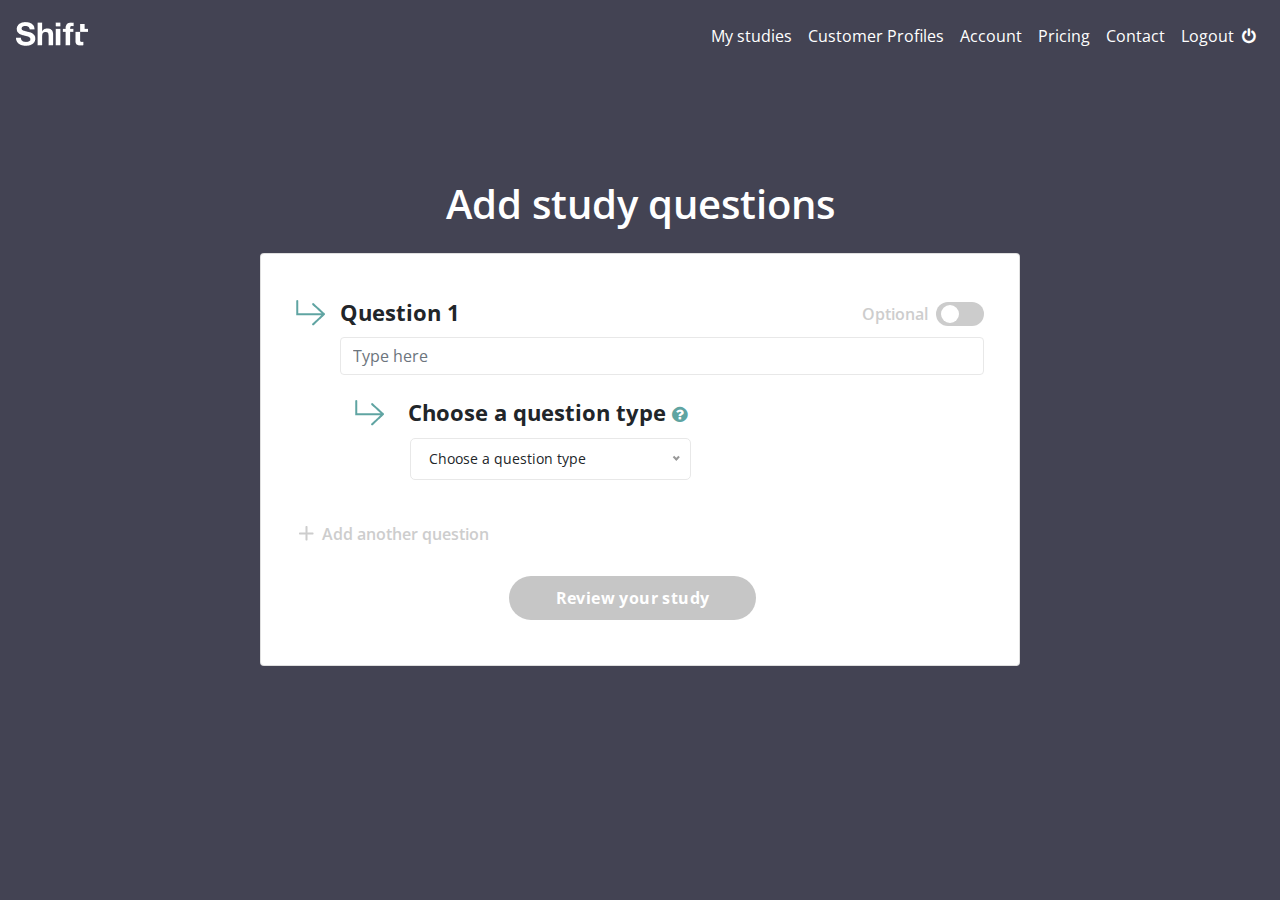
==== index.html @ 71fcd40c "First Commit" ====
<!DOCTYPE html>
<html lang="en">
<head>
    <meta charset="UTF-8">
    <meta name="viewport" content="width=device-width, initial-scale=1.0">
    <title>Survey</title>
    <link rel="preconnect" href="https://fonts.gstatic.com">
    <link href="https://fonts.googleapis.com/css2?family=Open+Sans:wght@300;400;600;700;800&display=swap" rel="stylesheet">
    <link rel="stylesheet" href="https://maxcdn.bootstrapcdn.com/bootstrap/4.5.2/css/bootstrap.min.css">
    <link rel="stylesheet" href="https://cdnjs.cloudflare.com/ajax/libs/font-awesome/4.7.0/css/font-awesome.min.css">
    <link rel="stylesheet" href="./assets/css/nice-select.css">
    <link rel="stylesheet" href="./assets/css/styles.css">
</head>
<body>
    <nav class="navbar navbar-expand-md">
        <a class="navbar-brand" href="#">
            <img src="./assets/img/Shift-logo.png" alt="">
        </a>
        
        <button class="navbar-toggler" type="button" data-toggle="collapse" data-target="#collapsibleNavbar">
            <i class="fa fa-bars"></i>
        </button>
        
        <div class="collapse navbar-collapse" id="collapsibleNavbar">
          <ul class="navbar-nav ml-auto mt-2">
            <li class="nav-item">
              <a class="nav-link" href="#">My studies</a>
            </li>
            <li class="nav-item">
              <a class="nav-link" href="#">Customer Profiles</a>
            </li>
            <li class="nav-item">
              <a class="nav-link" href="#">Account</a>
            </li>
            <li class="nav-item">
                <a class="nav-link" href="#">Pricing</a>
            </li>
            <li class="nav-item">
                <a class="nav-link" href="#">Contact</a>
            </li>
            <li class="nav-item">
                <a class="nav-link" href="#">Logout&nbsp;&nbsp;<i class="fa fa-power-off"></i></a>
            </li>
          </ul>
        </div>
    </nav>


    <section class="question_section">
      <h1 class="heading">Add study questions</h1>
        <form id="question_form" name="questionForm">
          <div class="question_card card">
            <div id="question_block--wrapper">
              <!-- Placeholder Entry Container For The Questions -->
            </div>
            
            <div class="row ml-0 mr-0">
              <button class="text--grey add--question" type="button">
                <img src="./assets/img/+.png" class="img-fluid" alt="">&nbsp;&nbsp;Add another question
              </button>
            </div>
            <div class="row ml-0 mr-0">
              <button class="review--btn" type="submit" id="question_submit--btn">Review your study</button>
            </div>
          </div>
        </form>
    </section>
    
    <div class="modal fade" id="myModal">
      <div class="modal-dialog modal-lg">
        <div class="modal-content">
          <div class="modal-header">
            <h4 class="modal-title">Choosing a question type</h4>
            <button type="button" class="close" data-dismiss="modal">&times;</button>
          </div>
          <div class="modal-body">
            <h4>Yes/No</h4>
            <p>The study participants can only answer Yes or No</p>

            <h4>Numeric Scale - Opinion</h4>
            <p>Give your study participants a numbered scale to choose from. 
              Great for letting people express their feelings.</p>

            <h4>Single Choice</h4>
            <p>Your study participants can only choose one answer from a list of answers</p>

            <h4>Multiple Choice</h4>
            <p>Let your study participants choose more than one answer from a list of answers</p>

            <h4>Open text</h4>
            <p>Let your study participants write out their answer in their own words.</p>
          </div>
          <div class="modal-footer">
            <button type="button" data-dismiss="modal" class="review--btn">Ok</button>
          </div>
        </div>
      </div>
    </div>

    
    <script src="https://ajax.googleapis.com/ajax/libs/jquery/3.5.1/jquery.min.js"></script>
    <script src="https://cdnjs.cloudflare.com/ajax/libs/popper.js/1.16.0/umd/popper.min.js"></script>
    <script src="https://maxcdn.bootstrapcdn.com/bootstrap/4.5.2/js/bootstrap.min.js"></script>
    <script src="./assets/js/jquery.nice-select.min.js"></script>
    <script src="assets/js/main.js"></script>
</body>
</html>
---- assets/css/nice-select.css ----
.nice-select {
  -webkit-tap-highlight-color: transparent;
  background-color: #fff;
  border-radius: 5px;
  border: solid 1px #e8e8e8;
  box-sizing: border-box;
  clear: both;
  cursor: pointer;
  display: block;
  float: left;
  font-family: inherit;
  font-size: 14px;
  font-weight: normal;
  height: 42px;
  line-height: 40px;
  outline: none;
  padding-left: 18px;
  padding-right: 30px;
  position: relative;
  text-align: left !important;
  -webkit-transition: all 0.2s ease-in-out;
  transition: all 0.2s ease-in-out;
  -webkit-user-select: none;
     -moz-user-select: none;
      -ms-user-select: none;
          user-select: none;
  white-space: nowrap;
  width: auto; }
  .nice-select:hover {
    border-color: #dbdbdb; }
  .nice-select:active, .nice-select.open, .nice-select:focus {
    border-color: #999; }
  .nice-select:after {
    border-bottom: 2px solid #999;
    border-right: 2px solid #999;
    content: '';
    display: block;
    height: 5px;
    margin-top: -4px;
    pointer-events: none;
    position: absolute;
    right: 12px;
    top: 50%;
    -webkit-transform-origin: 66% 66%;
        -ms-transform-origin: 66% 66%;
            transform-origin: 66% 66%;
    -webkit-transform: rotate(45deg);
        -ms-transform: rotate(45deg);
            transform: rotate(45deg);
    -webkit-transition: all 0.15s ease-in-out;
    transition: all 0.15s ease-in-out;
    width: 5px; }
  .nice-select.open:after {
    -webkit-transform: rotate(-135deg);
        -ms-transform: rotate(-135deg);
            transform: rotate(-135deg); }
  .nice-select.open .list {
    opacity: 1;
    pointer-events: auto;
    -webkit-transform: scale(1) translateY(0);
        -ms-transform: scale(1) translateY(0);
            transform: scale(1) translateY(0); }
  .nice-select.disabled {
    border-color: #ededed;
    color: #999;
    pointer-events: none; }
    .nice-select.disabled:after {
      border-color: #cccccc; }
  .nice-select.wide {
    width: 100%; }
    .nice-select.wide .list {
      left: 0 !important;
      right: 0 !important; }
  .nice-select.right {
    float: right; }
    .nice-select.right .list {
      left: auto;
      right: 0; }
  .nice-select.small {
    font-size: 12px;
    height: 36px;
    line-height: 34px; }
    .nice-select.small:after {
      height: 4px;
      width: 4px; }
    .nice-select.small .option {
      line-height: 34px;
      min-height: 34px; }
  .nice-select .list {
    background-color: #fff;
    border-radius: 5px;
    box-shadow: 0 0 0 1px rgba(68, 68, 68, 0.11);
    box-sizing: border-box;
    margin-top: 4px;
    opacity: 0;
    overflow: hidden;
    padding: 0;
    pointer-events: none;
    position: absolute;
    top: 100%;
    left: 0;
    -webkit-transform-origin: 50% 0;
        -ms-transform-origin: 50% 0;
            transform-origin: 50% 0;
    -webkit-transform: scale(0.75) translateY(-21px);
        -ms-transform: scale(0.75) translateY(-21px);
            transform: scale(0.75) translateY(-21px);
    -webkit-transition: all 0.2s cubic-bezier(0.5, 0, 0, 1.25), opacity 0.15s ease-out;
    transition: all 0.2s cubic-bezier(0.5, 0, 0, 1.25), opacity 0.15s ease-out;
    z-index: 9; }
    .nice-select .list:hover .option:not(:hover) {
      background-color: transparent !important; }
  .nice-select .option {
    cursor: pointer;
    font-weight: 400;
    line-height: 40px;
    list-style: none;
    min-height: 40px;
    outline: none;
    padding-left: 18px;
    padding-right: 29px;
    text-align: left;
    -webkit-transition: all 0.2s;
    transition: all 0.2s; }
    .nice-select .option:hover, .nice-select .option.focus, .nice-select .option.selected.focus {
      background-color: #f6f6f6; }
    .nice-select .option.selected {
      font-weight: bold; }
    .nice-select .option.disabled {
      background-color: transparent;
      color: #999;
      cursor: default; }

.no-csspointerevents .nice-select .list {
  display: none; }

.no-csspointerevents .nice-select.open .list {
  display: block; }
---- assets/css/styles.css ----
*{
    margin:0;
    padding:0;
    box-sizing: border-box;
}
button:focus{
    outline: none;
    border: none;
}
body{
    font-family: 'Open Sans', sans-serif;
    background: #434353;
    overflow-x: hidden;
    text-rendering: optimizeLegibility;
    -webkit-font-smoothing: antialiased;
}
.navbar{
    position:fixed;
    top:0;
    left:0;
    width:100%;
    background: #434353;
    z-index: 8;
}
.navbar .navbar-toggler{
    color:#fff;
    font-size:24px;
}
.navbar .navbar-nav .nav-item .nav-link{
    color:#fff;
    font-size:16px;
}
.question_section{
    margin-top:20vh;
}
.question_section .heading{
    text-align:center;
    font-weight: 600;
    color:#fff;
    margin-bottom: 25px;
}
.question_card{
    max-width:760px;
    display: block;
    margin: 10px auto;
}
.question_card.card{
    padding: 45px 35px 45px 20px;
}
.question-block{
    padding-bottom: 45px;
    position: relative;
    margin-bottom: 40px;
}
.question-block::after{
    content: '';
    background: #ddd;
    height: 1px;
    width: 105%;
    position: absolute;
    display: block;
    bottom: 0;
    left: -10px;
}
.question-block:last-child{
    padding-bottom: 0;
    margin-bottom: 0;
}
.question-block:last-child::after{
    display: none;
}
.switch {
    position: relative;
    display: inline-block;
    width: 48px;
    height: 24px;
}
.switch input {
    opacity: 0;
    width: 0;
    height: 0;
}
.slider {
    position: absolute;
    cursor: pointer;
    top: 0;
    left: 0;
    right: 0;
    bottom: 0;
    background-color: #ccc;
    -webkit-transition: .4s;
    transition: .4s;
}
.slider:before {
    position: absolute;
    content: "";
    height: 18px;
    width: 18px;
    left: 5px;
    bottom: 3px;
    background-color: white;
    -webkit-transition: .4s;
    transition: .4s;
}
input:checked + .slider {
    background-color: #5fa4a2;
}
input:focus + .slider {
    box-shadow: 0 0 1px #2196F3;
}
input:checked + .slider:before {
    -webkit-transform: translateX(22px);
    -ms-transform: translateX(22x);
    transform: translateX(22px);
}
.slider.round {
    border-radius: 34px;
}
.slider.round:before {
    border-radius: 50%;
}
.review--btn{
    background: #5FA4A2;
    border-radius: 25px;
    border:none;
    outline:none;
    display: block;
    margin: 0 auto;
    padding: 10px 47px;
    color: #fff;
    font-weight: 700;
    letter-spacing: 0.4px;
    font-size: 16px;
}
.review--btn:disabled{
    background: #C6C6C6;
    color: #fff;
}
.text--grey{
    color: #CDCDCD;
    font-size:16px;
    font-weight: 600;
}
.question{
    font-weight:700;
    font-size:22px;
    margin-bottom: 12px;
}
.question--btn{
    color:#5FA4A2;
    background: none;
    border:none;
    outline: none;
    font-size:18px;
}
.custom--select{
    min-width: 281px;
    margin-left: 55px;
}
.add--question{
    margin-top: 42px;
    margin-left: 18px;
    display: flex;
    align-items:center;
    border:none;
    background: transparent;
    margin-bottom:30px;
    color: #5FA4A2;
    font-size:16px;
    font-weight: 600;
}

.add--question:disabled{
    color:#CDCDCD;
    cursor: not-allowed;
}
.custom--select .list{
    width: 100%;
}
.question--input.form-control{
    border-color: #e8e8e8;
}
.question--input.form-control:focus{
    border-color: #999;
    box-shadow: none;
}
.modal-header{
    justify-content: center;
}
.modal-header,.modal-footer{
    border:none;
}
.modal-header .close{
    position: absolute;
    top: 23px;
    right: 34px;
    font-size: 28px;
    margin: 0;
    padding: 0;
    transition: 0.3s all ease;
}
.modal-header .close:hover{
    color:#dc3545;
}
.modal-body h4{
   font-size:16px; 
   font-weight:700;
   margin-bottom: 3px;
}
.modal-body p{
    font-size: 16px;
    margin-bottom:20px;
}
.modal-content{
    padding: 18px;
}
.alert--select{
    color: #AEAEAE;
    font-size:14px;
    padding-left: 55px;
    display: none;
}


.modal-actions .review--btn{
    padding:12px 85px;
    background: #5FA4A2;
}
.modal--arrow{
    position:absolute;
    top: 40px;
    left: 35px;
}
.numeric_selected--row{
    display: none;
    margin-top:25px;
    margin-bottom: 25px;
}
.numeric_selected--row .col{
    border:1px solid #ddd;
}
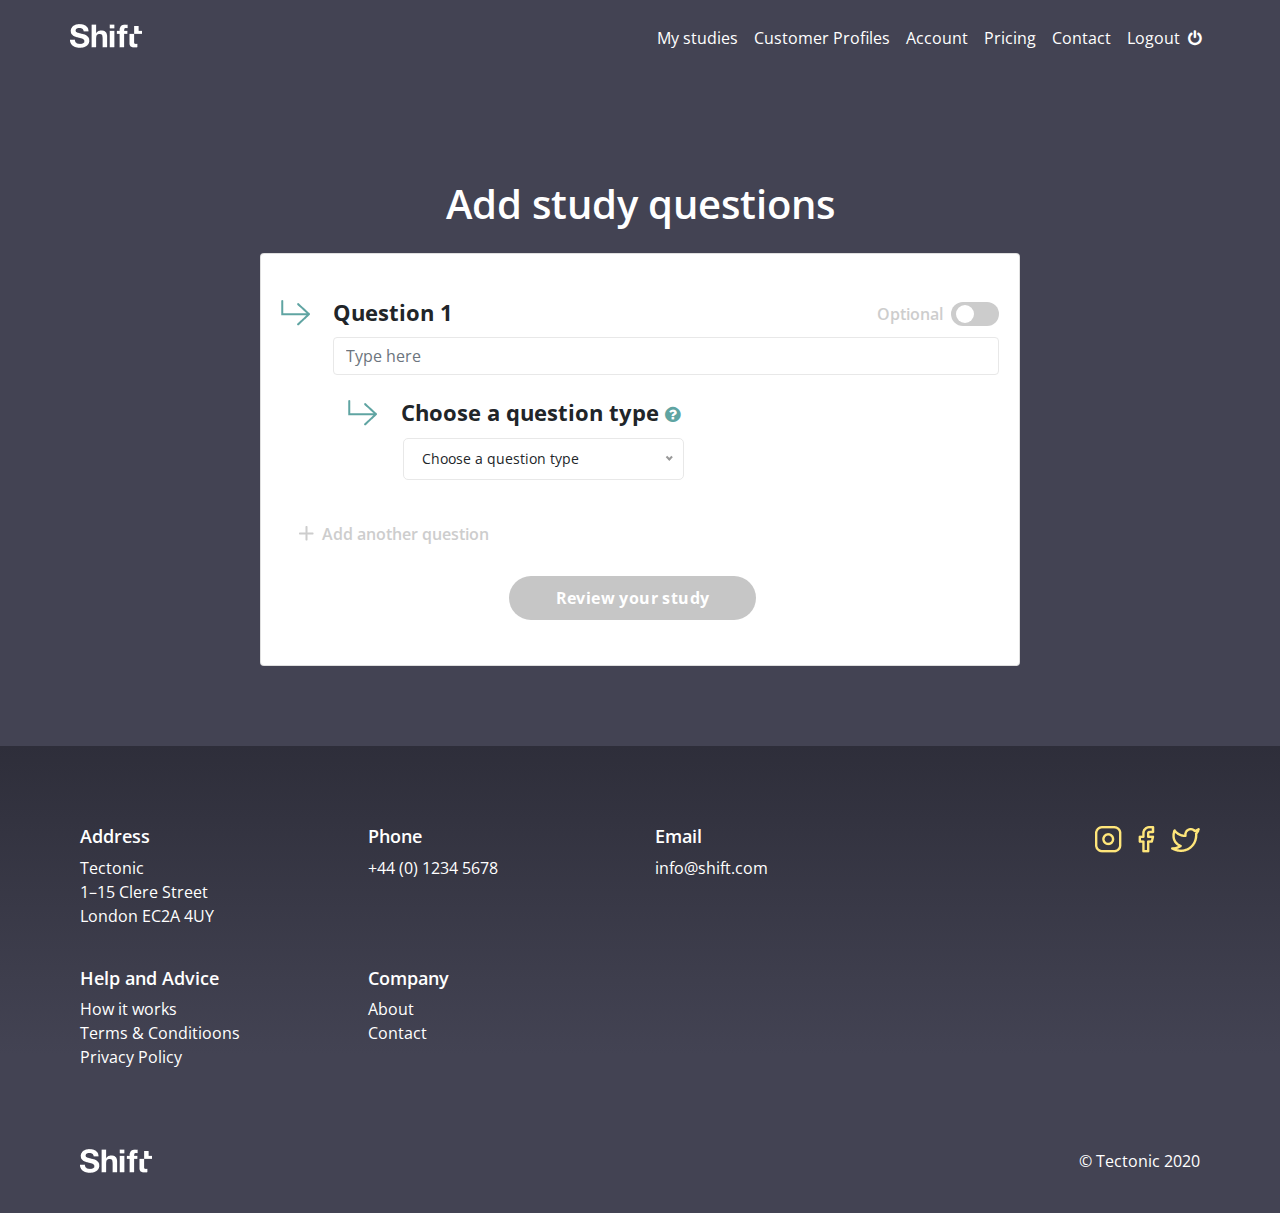
==== commit 5493427d: "responsive" ====
--- a/index.html
+++ b/index.html
@@ -55,7 +55,7 @@
             </div>
             
             <div class="row ml-0 mr-0">
-              <button class="text--grey add--question" type="button">
+              <button class="text--grey add--question" type="button" id="add_question--btn">
                 <img src="./assets/img/+.png" class="img-fluid" alt="">&nbsp;&nbsp;Add another question
               </button>
             </div>
@@ -65,6 +65,54 @@
           </div>
         </form>
     </section>
+
+    <footer>
+      <div class="blur"></div>
+      <div class="row">
+        <div class="col-md-3">
+          <h3>Address</h3>
+          <p>Tectonic<br>
+            1–15 Clere Street<br>
+            London EC2A 4UY</p>
+        </div>
+        <div class="col-md-3">
+          <h3>Phone</h3>
+          <p>+44 (0) 1234 5678</p>
+        </div>
+        <div class="col-md-3">
+          <h3>Email</h3>
+          <a href="mailto:info@shift.com">info@shift.com</a>
+        </div>
+        <div class="col-md-3 d-flex justify-content-end socials">
+            <a href="#" class="mr-3">
+              <img src="./assets/img/insta.png" alt="">
+            </a>
+            <a href="#" class="mr-3">
+              <img src="./assets/img/fb.png" alt="">
+            </a>
+            <a href="#">
+              <img src="./assets/img/twitter.png" alt="">
+            </a>
+        </div>
+      </div>
+      <div class="row mt-4">
+        <div class="col-md-3">
+          <h3 >Help and Advice</h3>
+          <a href="#">How it works</a>
+          <a href="#">Terms & Conditioons</a>
+          <a href="#">Privacy Policy</a>
+        </div>
+        <div class="col-md-3">
+          <h3>Company</h3>
+          <a href="#">About</a>
+          <a href="#">Contact</a>
+        </div>
+      </div>
+      <div class="footer-copy d-flex align-items-center justify-content-between">
+        <img src="./assets/img/Shift-logo.png" alt="">
+        <span>&copy; Tectonic 2020</span>
+      </div>
+    </footer>
     
     <div class="modal fade" id="myModal">
       <div class="modal-dialog modal-lg">
@@ -104,4 +152,94 @@
     <script src="./assets/js/jquery.nice-select.min.js"></script>
     <script src="assets/js/main.js"></script>
 </body>
-</html>+</html>
+
+
+
+
+
+
+
+
+<!-- Injected HTML -->
+<!-- <div class="question-block">
+  <div class="row ml-0 mr-0">
+      <div class="col-1">
+          <img src="./assets/img/Arrow.png" alt="">
+      </div>
+      <div class="col-11">
+          <div class="row justify-content-between">
+              <h4 class="question">Question 1</h4>
+              <div class="d-flex align-items-center">
+                  <h4 class="text--grey">Optional</h4>&nbsp;&nbsp;
+                  <label class="switch">
+                      <input type="checkbox" id="optional-%id%">
+                      <span class="slider round"></span>
+                  </label>
+              </div>
+          </div>
+
+          <div class="row">
+              <input id="question-%id%" type="text" class="form-control question--input" placeholder="Type here" oninput="onInput(this)" required>
+          </div>
+          <div class="row mt-4">
+              <div class="col-1">
+                  <img src="./assets/img/Arrow.png" alt="">
+              </div>
+              <div class="col-11">
+                  <h4 class="question">Choose a question type 
+                  <button type="button" class="question--btn" data-toggle="modal" data-target="#myModal">
+                      <i class="fa fa-question-circle"></i>
+                  </button>
+                  </h4>
+              </div>
+          </div>
+          <div class="row">
+              <div class="col-6">
+                  <select class="custom--select" id="question-type-%id%" onchange="onChangeQUestionType(this)" required>
+                      <option class="form-control" data-display="Choose a question type">Choose a question type</option>
+                      <option value="1">Yes/No</option>
+                      <option value="numericscale">Numeric scale - opinion</option>
+                      <option value="3">Single choice</option>
+                      <option value="4">Multiple choice</option>
+                      <option value="5">Open Text</option>
+                  </select>
+              </div>
+              <div class="col-6 alert--select" id="alert-select-%id%">
+                  The study participants can only answer Yes or No
+              </div>
+          </div>
+          <div class="row numeric_selected--row">
+              <div class="col-md-11 offset-1 pr-0">
+                  <div class="row no-gutters numeric--scale">
+                      <div class="col scale">1</div>
+                      <div class="col scale">2</div>
+                      <div class="col scale">3</div>
+                      <div class="col scale">4</div>
+                      <div class="col scale">5</div>
+                  </div>
+              </div>
+              <div class="col-md-11 offset-1 pr-0">
+                  <div class="row numeric_scale--input-lable">
+                      <div class="col-md">
+                          <input type="text" class="form-control" placeholder="Add label e.g. ‘disagree’">
+                      </div>
+                      <div class="col-md offset-3">
+                          <input type="text" class="form-control" placeholder="Add label e.g. ‘strongly agree’">
+                      </div>
+                  </div>
+              </div>
+          </div>
+          <div class="row single_choice--row">
+              <div class="col-md-11 offset-1 pr-0">
+                  <div class="row">
+                      <div class="col-md-12">
+                          <input class="form-control" placeholder="Answer 1">
+                          <input class="form-control" placeholder="Answer 2">
+                      </div>
+                  </div>
+              </div>
+          </div>
+      </div>
+  </div>
+</div> -->--- a/assets/css/styles.css
+++ b/assets/css/styles.css
@@ -13,6 +13,7 @@
     overflow-x: hidden;
     text-rendering: optimizeLegibility;
     -webkit-font-smoothing: antialiased;
+    transition: 0.7s all ease;
 }
 .navbar{
     position:fixed;
@@ -21,6 +22,7 @@
     width:100%;
     background: #434353;
     z-index: 8;
+    padding: 10px 70px;
 }
 .navbar .navbar-toggler{
     color:#fff;
@@ -135,6 +137,7 @@
 .review--btn:disabled{
     background: #C6C6C6;
     color: #fff;
+    cursor:not-allowed;
 }
 .text--grey{
     color: #CDCDCD;
@@ -236,7 +239,147 @@
     margin-top:25px;
     margin-bottom: 25px;
 }
-.numeric_selected--row .col{
+.numeric_selected--row .numeric--scale{
+    background: #ebebeb38;
+    margin-bottom: 10px;
+}
+.numeric_selected--row .scale{
     border:1px solid #ddd;
-}
-
+    display: flex;
+    align-items: center;
+    justify-content: center;
+    padding:10px 0;
+    color: #C0C0C0;
+}
+.numeric_scale--input-lable input.form-control{
+    font-size:14px;
+}
+
+.numeric_scale--input-lable input.form-control:focus{
+    border-color: #999;
+    box-shadow: none;
+}
+.numeric_scale--input-lable input.form-control::placeholder{
+    font-size: 12px;
+}
+.single_choice--row{
+    display: none;
+}
+.single_choice--container{
+    margin-top:20px;
+}
+.single_choice--container .single--choice{
+    margin-bottom:8px;
+}
+.single_choice--container .single--choice:last-child{
+    margin-bottom:0;
+}
+.add--choice{
+    margin-top: 20px;
+    display: flex;
+    align-items:center;
+    border:none;
+    background: transparent;
+    margin-bottom:30px;
+    color: #5FA4A2;
+    font-size:16px;
+    font-weight: 600;
+}
+.multiple_choice--row{
+    display: none;
+}
+footer{
+    color:#fff;
+    padding: 80px 80px 40px;
+    margin-top:80px;
+    position:relative;
+}
+footer h3{
+    font-size:18px;
+    font-weight: 600;
+}
+footer p{
+    font-size:16px;
+}
+footer a{
+    font-size:16px;
+    color:#fff;
+    display: block;
+    text-decoration: none;
+}
+footer a:hover{
+    color:#fff;
+}
+.footer-copy{
+    margin-top:80px;
+}
+.blur{
+    position: absolute;
+    top: 0;
+    left: 0;
+    width: 100%;
+    height: 309px;
+    background-image: linear-gradient(to bottom, #2e2e3a , #434353);
+}
+@media (max-width: 411px){
+    .navbar{
+        padding: 10px 15px;
+    }
+    footer{
+        padding: 80px 20px 40px;
+    }
+    .socials{
+        justify-content: flex-start!important;
+    }
+    .question_section .heading{
+        font-size: 25px;
+    }
+    .question_section {
+        margin-top: 15vh;
+        padding: 0 10px;
+    }
+    .footer-copy {
+        margin-top: 50px;
+    }
+    .question_card.card {
+        padding: 45px 22px 45px 8px;
+    }
+    .arrow-icon{
+        height:14px;
+    }
+    .custom--select {
+        min-width: 281px;
+        margin-left: 30px;
+    }
+    .add--question {
+        margin-left: 0;
+    }
+    .alert--select {
+        padding: 9px 40px 0px 46px;
+    }
+    .numeric--scale, .single_choice--container,
+    .numeric_scale--input-lable{
+        max-width: 283px;
+    }
+    .numeric_scale--input-lable .offset-md-3{
+        margin-top:10px;
+    }
+    .question {
+        font-size: 18px;
+        margin-top:3px;
+    }
+    .add--question {
+        margin-top: 18px;
+    }    
+}
+
+@media (max-width: 375px){
+    .numeric--scale, .single_choice--container,
+    .numeric_scale--input-lable{
+        max-width: 272px;
+    }
+    .custom--select {
+        min-width: 278px;
+        margin-left: 25px;
+    }
+}